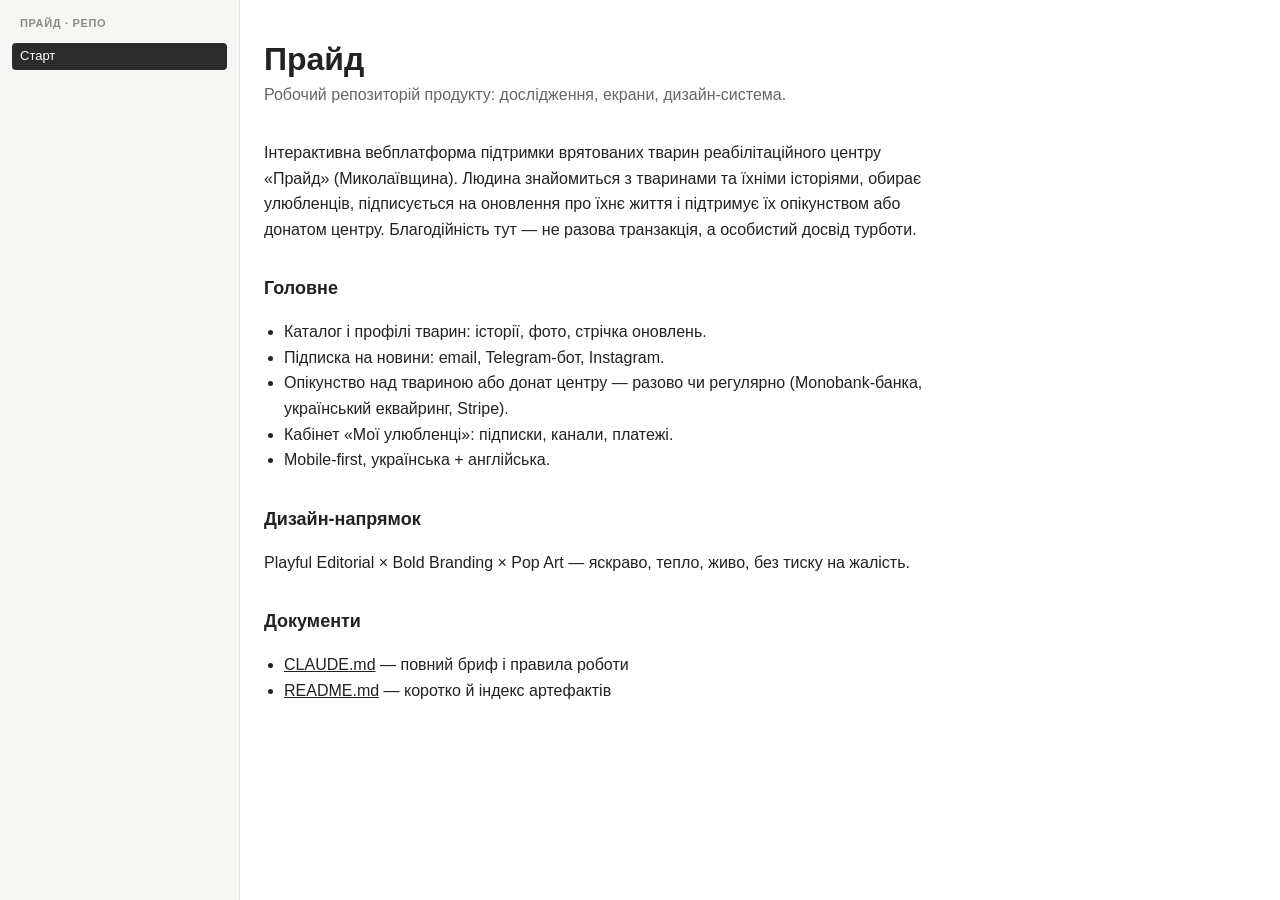
==== index.html @ b6902d41 "Add product brief, repo navigator and start page Co-Authored-By: Claude Opus 5.5 <noreply@anthropic." ====
<!doctype html>
<html lang="uk" data-root="./">
<head>
  <meta charset="utf-8">
  <meta name="viewport" content="width=device-width, initial-scale=1">
  <title>Прайд · репо</title>
  <link rel="stylesheet" href="./_nav/nav.css">
  <script defer src="./_nav/tree.js"></script>
  <script defer src="./_nav/nav.js"></script>
  <style>
    body {
      margin: 0;
      background: #ffffff;
      color: #222;
      font: 16px/1.6 -apple-system, BlinkMacSystemFont, "Segoe UI", Roboto, sans-serif;
    }
    main { max-width: 680px; padding: 40px 24px 64px; }
    h1 { margin: 0 0 4px; font-size: 32px; line-height: 1.2; }
    .lead { margin: 0 0 32px; color: #666; }
    h2 { margin: 32px 0 8px; font-size: 18px; }
    ul { padding-left: 20px; }
    a { color: inherit; }
    @media (prefers-color-scheme: dark) {
      body { background: #141413; color: #e6e6e3; }
      .lead { color: #9a9a95; }
    }
  </style>
</head>
<body>
  <main>
    <h1>Прайд</h1>
    <p class="lead">Робочий репозиторій продукту: дослідження, екрани, дизайн-система.</p>

    <p>Інтерактивна вебплатформа підтримки врятованих тварин реабілітаційного центру «Прайд» (Миколаївщина). Людина знайомиться з тваринами та їхніми історіями, обирає улюбленців, підписується на оновлення про їхнє життя і підтримує їх опікунством або донатом центру. Благодійність тут — не разова транзакція, а особистий досвід турботи.</p>

    <h2>Головне</h2>
    <ul>
      <li>Каталог і профілі тварин: історії, фото, стрічка оновлень.</li>
      <li>Підписка на новини: email, Telegram-бот, Instagram.</li>
      <li>Опікунство над твариною або донат центру — разово чи регулярно (Monobank-банка, український еквайринг, Stripe).</li>
      <li>Кабінет «Мої улюбленці»: підписки, канали, платежі.</li>
      <li>Mobile-first, українська + англійська.</li>
    </ul>

    <h2>Дизайн-напрямок</h2>
    <p>Playful Editorial × Bold Branding × Pop Art — яскраво, тепло, живо, без тиску на жалість.</p>

    <h2>Документи</h2>
    <ul>
      <li><a href="https://github.com/diadieva/my-product/blob/main/CLAUDE.md">CLAUDE.md</a> — повний бриф і правила роботи</li>
      <li><a href="https://github.com/diadieva/my-product/blob/main/README.md">README.md</a> — коротко й індекс артефактів</li>
    </ul>
  </main>
</body>
</html>
---- _nav/nav.css ----
/* Навігатор репо — службовий інструмент, не частина продукту. Нейтральний стиль, префікс pn-. */
.pn {
  --pn-w: 240px;
  --pn-bg: #f6f6f5;
  --pn-fg: #2b2b2b;
  --pn-muted: #8a8a86;
  --pn-line: #e2e2df;
  --pn-hover: #ebebe8;
  --pn-current-bg: #2b2b2b;
  --pn-current-fg: #ffffff;

  position: fixed;
  inset: 0 auto 0 0;
  z-index: 2147483000;
  width: var(--pn-w);
  box-sizing: border-box;
  overflow-y: auto;
  padding: 16px 12px 24px;
  background: var(--pn-bg);
  border-right: 1px solid var(--pn-line);
  color: var(--pn-fg);
  font: 13px/1.4 -apple-system, BlinkMacSystemFont, "Segoe UI", Roboto, sans-serif;
  text-align: left;
}

@media (prefers-color-scheme: dark) {
  .pn {
    --pn-bg: #1c1c1b;
    --pn-fg: #e6e6e3;
    --pn-muted: #8d8d88;
    --pn-line: #333331;
    --pn-hover: #2a2a28;
    --pn-current-bg: #e6e6e3;
    --pn-current-fg: #1c1c1b;
  }
}

.pn *, .pn *::before, .pn *::after { box-sizing: border-box; }

.pn-head {
  margin: 0 8px 12px;
  color: var(--pn-muted);
  font-size: 11px;
  font-weight: 600;
  letter-spacing: .06em;
  text-transform: uppercase;
}

.pn ul { list-style: none; margin: 0; padding: 0; }
.pn ul ul { margin-left: 12px; padding-left: 8px; border-left: 1px solid var(--pn-line); }
.pn li { margin: 1px 0; }

.pn-page, .pn-branch {
  display: block;
  padding: 4px 8px;
  border-radius: 4px;
  color: inherit;
  text-decoration: none;
}
.pn-page:hover { background: var(--pn-hover); }
.pn-page:focus-visible { outline: 2px solid var(--pn-fg); outline-offset: -2px; }
.pn-branch {
  margin-top: 10px;
  color: var(--pn-muted);
  font-weight: 600;
}
.pn-current, .pn-current:hover {
  background: var(--pn-current-bg);
  color: var(--pn-current-fg);
}

.pn-toggle { display: none; }

html.pn-on body { padding-left: 240px; }

@media (max-width: 760px) {
  html.pn-on body { padding-left: 0; }
  .pn { transform: translateX(-100%); transition: transform .2s ease; box-shadow: none; }
  html.pn-open .pn { transform: none; box-shadow: 0 0 24px rgba(0,0,0,.2); }
  .pn-toggle {
    display: block;
    position: fixed;
    left: 8px;
    bottom: 8px;
    z-index: 2147483001;
    padding: 6px 10px;
    border: 1px solid #d0d0cc;
    border-radius: 4px;
    background: #f6f6f5;
    color: #2b2b2b;
    font: 12px/1 -apple-system, BlinkMacSystemFont, "Segoe UI", Roboto, sans-serif;
    cursor: pointer;
  }
}

@media (prefers-reduced-motion: reduce) {
  .pn { transition: none; }
}
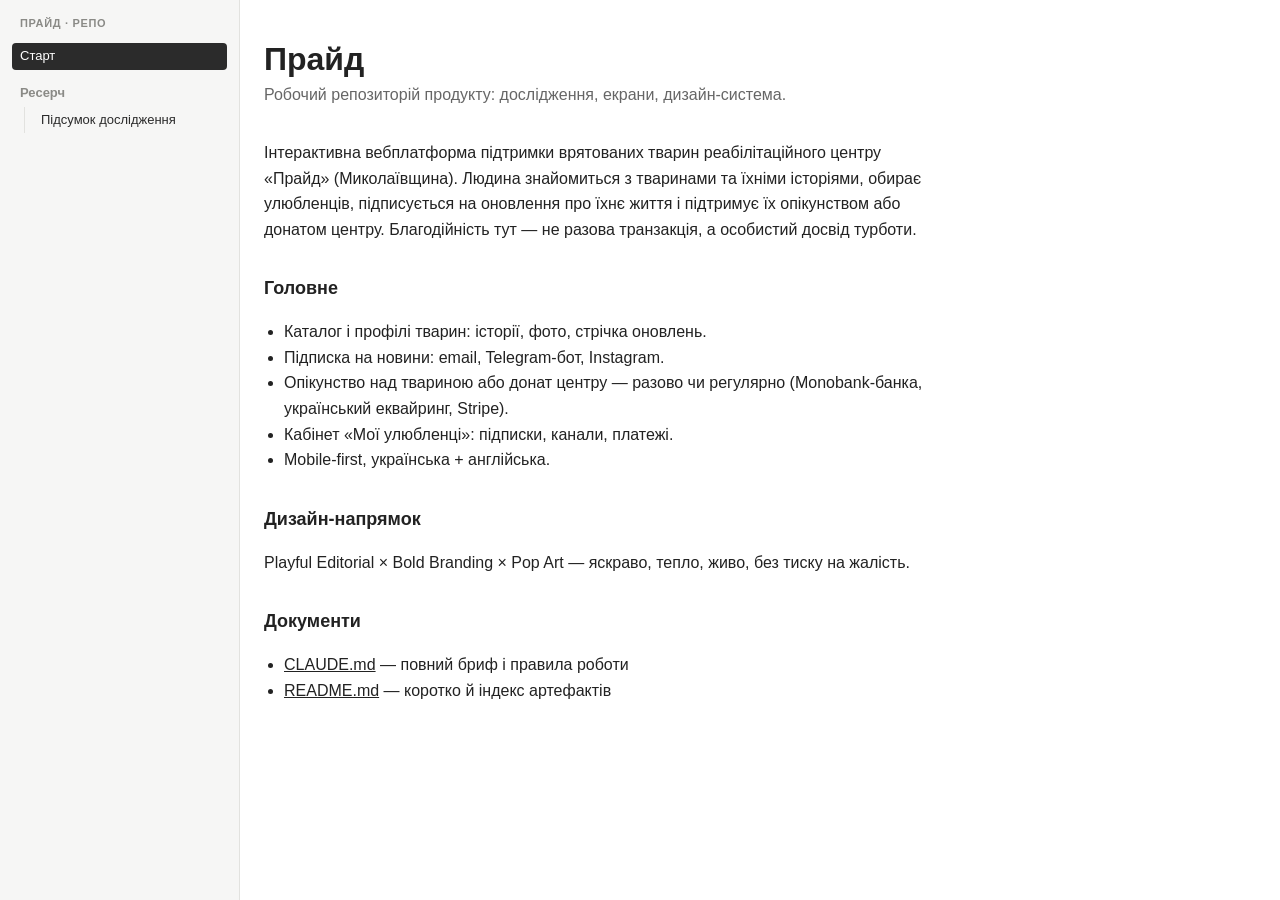
==== commit b945b643: "Update repo and site URLs after rename to pride Co-Authored-By: Claude Opus 5.5 <noreply@anthropic.c" ====
--- a/index.html
+++ b/index.html
@@ -47,8 +47,8 @@
 
     <h2>Документи</h2>
     <ul>
-      <li><a href="https://github.com/diadieva/my-product/blob/main/CLAUDE.md">CLAUDE.md</a> — повний бриф і правила роботи</li>
-      <li><a href="https://github.com/diadieva/my-product/blob/main/README.md">README.md</a> — коротко й індекс артефактів</li>
+      <li><a href="https://github.com/diadieva/pride/blob/main/CLAUDE.md">CLAUDE.md</a> — повний бриф і правила роботи</li>
+      <li><a href="https://github.com/diadieva/pride/blob/main/README.md">README.md</a> — коротко й індекс артефактів</li>
     </ul>
   </main>
 </body>
